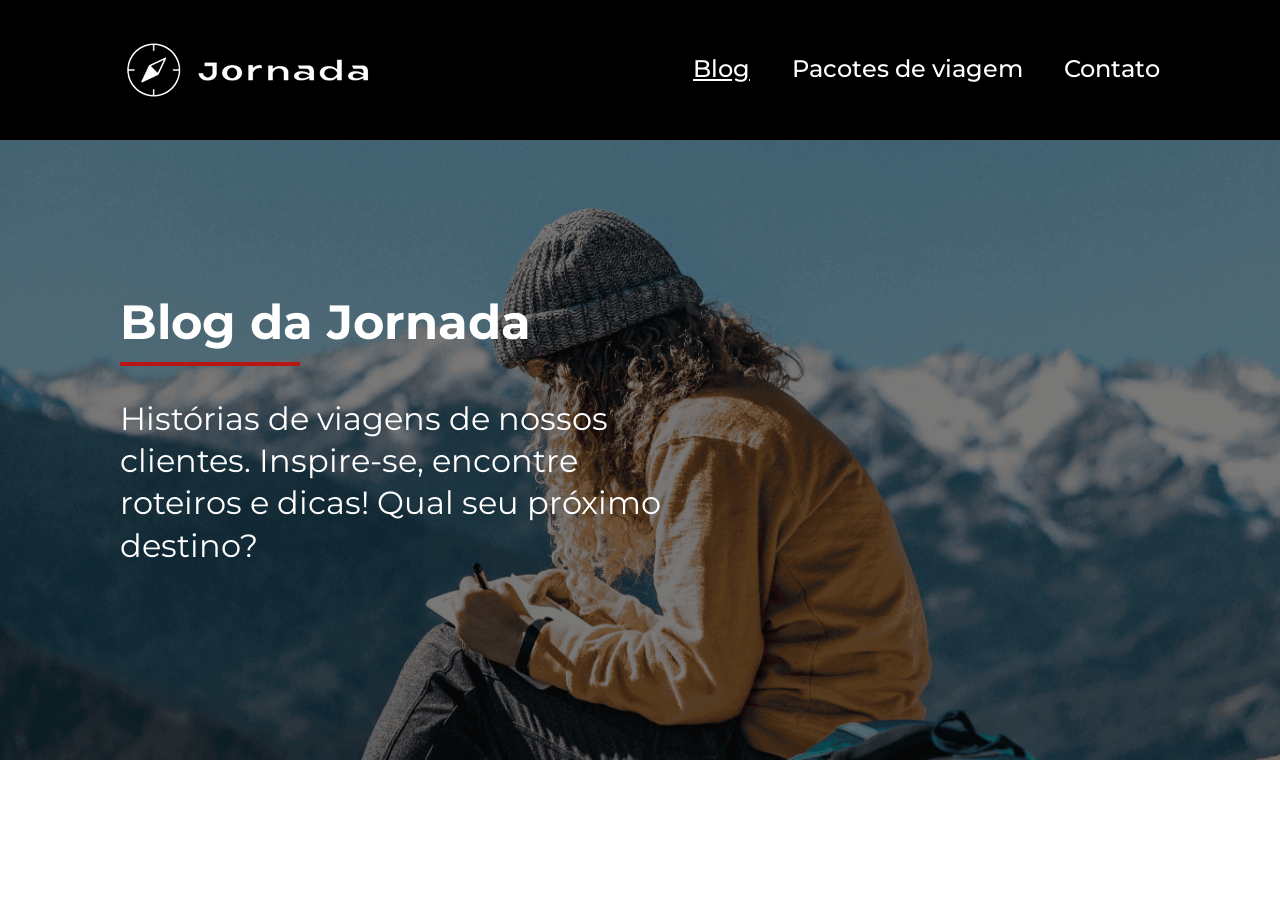
==== blog.html @ e6c36029 "Inicio da criacao do blog e finalizacao do blog hero" ====
<!doctype html>
<html lang="pt-br">
  <head>
    <meta charset="UTF-8" />
    <meta name="viewport" content="width=device-width, initial-scale=1.0" />

    <link rel="icon" href="favico.png" />
    <link rel="stylesheet" href="./css/style.css" />
    <link rel="stylesheet" href="./css/blog.css" />

    <title>Blog</title>
  </head>
  <body>
    <header class="main-header">
      <a class="logo" href="index.html" title="Voltar para a página inicial">
        <img
          class="img-mobile"
          src="img/bussola-jornada-branca.png"
          alt="Bussola do logo Jornada Viagens na cor branca"
        />
        <img
          class="img-desktop"
          src="img/bussola-texto-jornada-branco.png"
          alt="Logo Jornada Viagens na cor branca"
        />
      </a>
      <div class="navigation-menu">
        <label for="menu">
          <img src="img/menu.png" alt="menu" />
        </label>
        <input type="checkbox" id="menu" hidden />
        <nav>
          <ul class="list-links">
            <li>
              <a
                class="active"
                href="blog.html"
                target="_blank"
                title="Acessar Blog"
                >Blog</a
              >
            </li>
            <li>
              <a
                href="pacotes.html"
                target="_blank"
                title="Acessar Pacotes de viagem"
                >Pacotes de viagem</a
              >
            </li>
            <li>
              <a href="contato.html" target="_blank" title="Acessar Contato"
                >Contato</a
              >
            </li>
          </ul>
        </nav>
      </div>
    </header>
    <main>
      <section class="hero hero--blog">
        <div class="hero-img"></div>

        <div class="hero-content">
          <h1>Blog da Jornada</h1>
          <hr />
          <p>
            Histórias de viagens de nossos clientes. Inspire-se, encontre
            roteiros e dicas! Qual seu próximo destino?
          </p>
        </div>
      </section>
    </main>
  </body>
</html>
---- css/style.css ----
@import url(global.css);
@import url(header.css);
@import url(hero.css);
@import url(offers.css);
@import url(categories.css);
@import url(destinations.css);
@import url(payments.css);
@import url(testimonials.css);
@import url(footer.css);
@import url(blog.css);
---- css/blog.css ----
.hero {
  position: relative;
}

.hero--blog .hero-img {
  height: 460px;
  position: relative;
}

.hero--blog .hero-img::after {
  content: "";
  position: absolute;
  inset: 0;
  background: rgba(0, 0, 0, 0.3);
  z-index: 1;
}

.hero-content {
  position: absolute;
  top: 81px;
  left: 24px;
  right: 24px;
  z-index: 2;
  color: var(--text-secondary-color);
}

.hero-content h1 {
  font-weight: var(--title-weight);
  margin-bottom: 16px;
  font-size: 48px;
  line-height: 100%;
}

.hero-content hr {
  margin: 0;
  width: 180px;
  height: 4px;
  background-color: var(--secondary-color);
  border: none;
}

.hero-content p {
  max-width: 315px;
  font-weight: var(--text-weight);
  margin-top: 32px;
  font-size: 20px;
  line-height: 32px;
}

@media screen and (min-width: 768px) {
  .hero--blog .hero-img {
    height: 620px;
    background: url(../img/blog-tablet.png) no-repeat;
    background-size: cover;
    background-position: center;
  }

  .hero--blog .hero-img::after {
    background: rgba(0, 0, 0, 0.5);
  }

  .hero-content {
    left: 0;
    right: 0;
    padding: 95px;
  }

  .hero-content p {
    max-width: 579px;
    font-size: 32px;
    line-height: 132%;
  }
}

@media screen and (min-width: 1024px) {
  .hero-content {
    position: absolute;
    top: 158px;
    left: 120px;
    padding: 0;
  }
}

@media screen and (min-width: 1920px) {
  .hero--blog .hero-img {
    height: 800px;
  }

  .hero-content {
    top: 220px;
    left: 170px;
  }
}
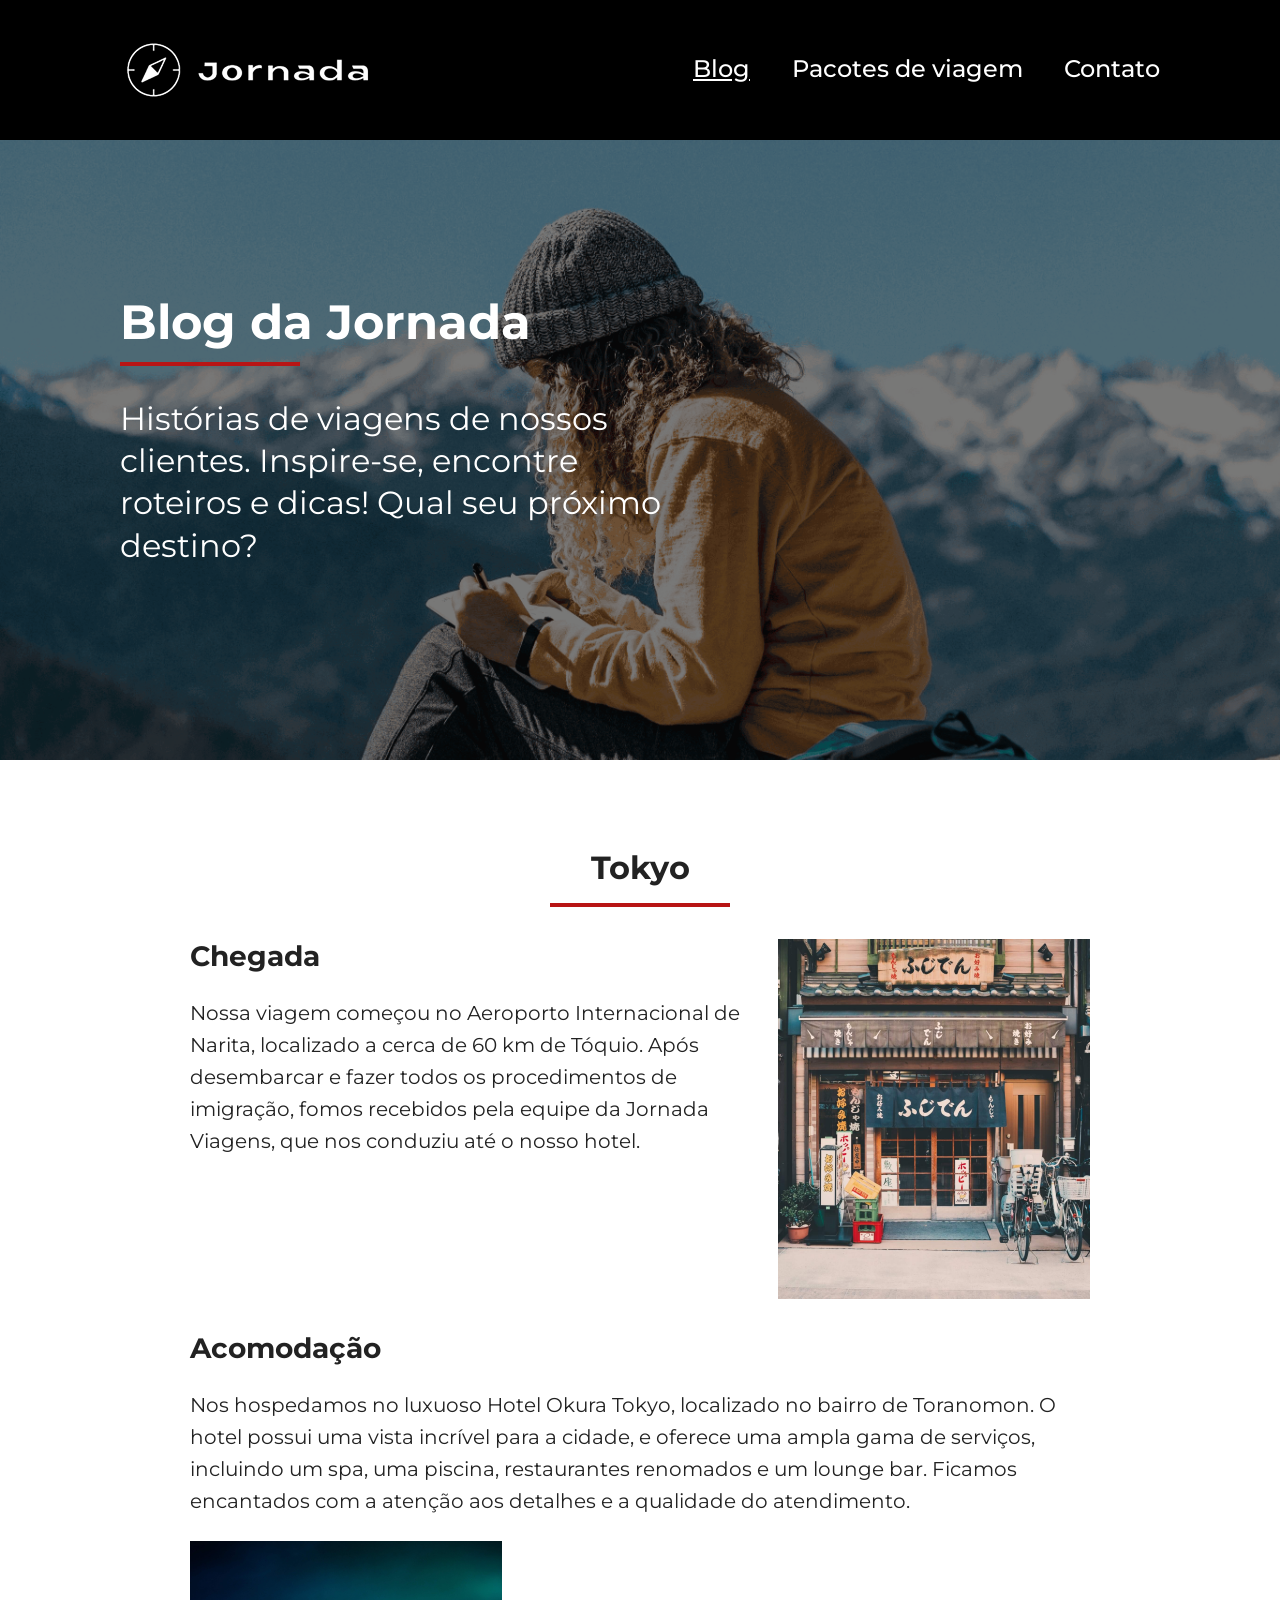
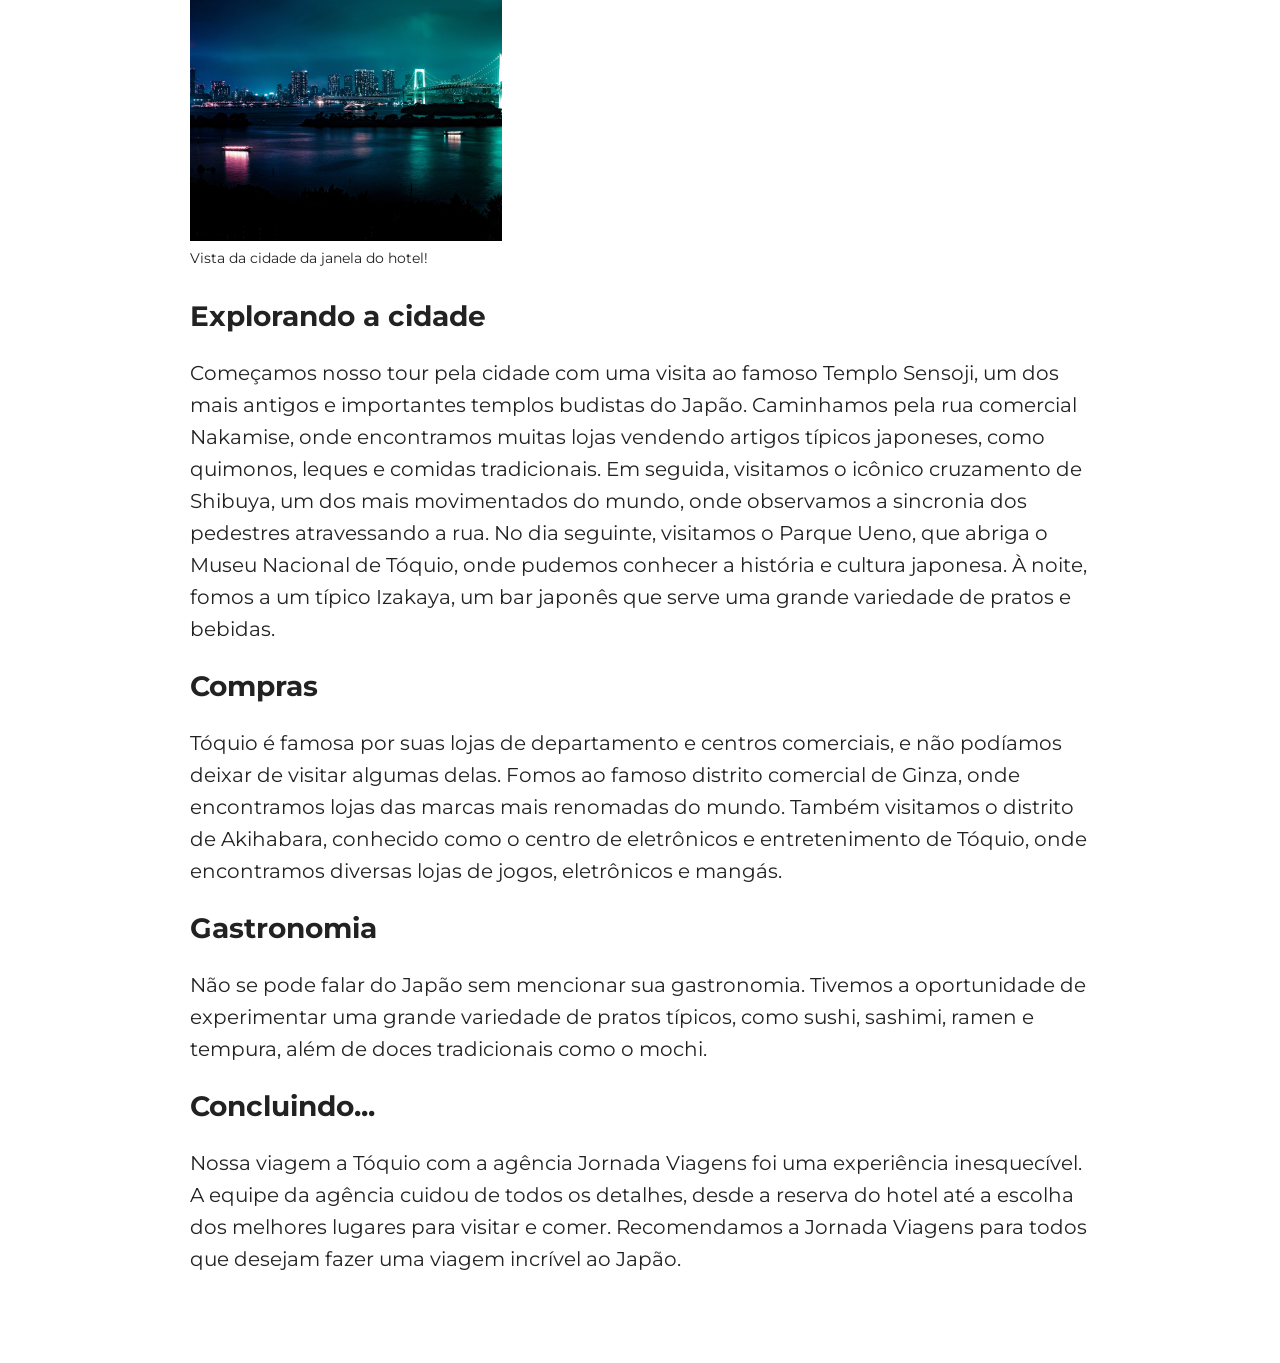
==== commit d188aea1: "Termino da pagina blog da versao mobile, comeco da adaptacao para tablet" ====
--- a/blog.html
+++ b/blog.html
@@ -7,6 +7,7 @@
     <link rel="icon" href="favico.png" />
     <link rel="stylesheet" href="./css/style.css" />
     <link rel="stylesheet" href="./css/blog.css" />
+    <link rel="stylesheet" href="./css/blog-tokyo.css" />
 
     <title>Blog</title>
   </head>
@@ -70,6 +71,94 @@
           </p>
         </div>
       </section>
+
+      <section class="blog-tokyo">
+        <div class="section-title">
+          <h2>Tokyo</h2>
+          <hr />
+        </div>
+
+        <div class="tokyo-content">
+          <div class="arrival-content">
+            <div class="arrival-text">
+              <h3>Chegada</h3>
+
+              <p>
+                Nossa viagem começou no Aeroporto Internacional de Narita,
+                localizado a cerca de 60 km de Tóquio. Após desembarcar e fazer
+                todos os procedimentos de imigração, fomos recebidos pela equipe
+                da Jornada Viagens, que nos conduziu até o nosso hotel.
+              </p>
+            </div>
+
+            <img
+              class="arrival-image"
+              src="img/blog-tokyo-mobile.png"
+              alt="Frente de uma loja antiga"
+            />
+          </div>
+
+          <h3>Acomodação</h3>
+
+          <p>
+            Nos hospedamos no luxuoso Hotel Okura Tokyo, localizado no bairro de
+            Toranomon. O hotel possui uma vista incrível para a cidade, e
+            oferece uma ampla gama de serviços, incluindo um spa, uma piscina,
+            restaurantes renomados e um lounge bar. Ficamos encantados com a
+            atenção aos detalhes e a qualidade do atendimento.
+          </p>
+          <figure>
+            <img class="city-view-image" src="img/blog-city-tokyo.png" alt="" />
+            <figcaption>Vista da cidade da janela do hotel!</figcaption>
+          </figure>
+
+          <h3>Explorando a cidade</h3>
+
+          <p>
+            Começamos nosso tour pela cidade com uma visita ao famoso Templo
+            Sensoji, um dos mais antigos e importantes templos budistas do
+            Japão. Caminhamos pela rua comercial Nakamise, onde encontramos
+            muitas lojas vendendo artigos típicos japoneses, como quimonos,
+            leques e comidas tradicionais. Em seguida, visitamos o icônico
+            cruzamento de Shibuya, um dos mais movimentados do mundo, onde
+            observamos a sincronia dos pedestres atravessando a rua. No dia
+            seguinte, visitamos o Parque Ueno, que abriga o Museu Nacional de
+            Tóquio, onde pudemos conhecer a história e cultura japonesa. À
+            noite, fomos a um típico Izakaya, um bar japonês que serve uma
+            grande variedade de pratos e bebidas.
+          </p>
+
+          <h3>Compras</h3>
+
+          <p>
+            Tóquio é famosa por suas lojas de departamento e centros comerciais,
+            e não podíamos deixar de visitar algumas delas. Fomos ao famoso
+            distrito comercial de Ginza, onde encontramos lojas das marcas mais
+            renomadas do mundo. Também visitamos o distrito de Akihabara,
+            conhecido como o centro de eletrônicos e entretenimento de Tóquio,
+            onde encontramos diversas lojas de jogos, eletrônicos e mangás.
+          </p>
+
+          <h3>Gastronomia</h3>
+
+          <p>
+            Não se pode falar do Japão sem mencionar sua gastronomia. Tivemos a
+            oportunidade de experimentar uma grande variedade de pratos típicos,
+            como sushi, sashimi, ramen e tempura, além de doces tradicionais
+            como o mochi.
+          </p>
+
+          <h3>Concluindo...</h3>
+
+          <p>
+            Nossa viagem a Tóquio com a agência Jornada Viagens foi uma
+            experiência inesquecível. A equipe da agência cuidou de todos os
+            detalhes, desde a reserva do hotel até a escolha dos melhores
+            lugares para visitar e comer. Recomendamos a Jornada Viagens para
+            todos que desejam fazer uma viagem incrível ao Japão.
+          </p>
+        </div>
+      </section>
     </main>
   </body>
 </html>
--- a/css/blog-tokyo.css
+++ b/css/blog-tokyo.css
@@ -0,0 +1,64 @@
+.blog-tokyo {
+  margin-top: 88px;
+}
+
+.blog-tokyo .section-title h2 {
+  font-size: 32px;
+}
+
+.tokyo-content h3 {
+  font-size: 28px;
+  font-weight: var(--title-weight);
+  margin-top: 0;
+  margin-bottom: 24px;
+}
+
+.tokyo-content h3:first-of-type {
+  margin-top: 56px;
+}
+
+.tokyo-content p {
+  font-size: 20px;
+  line-height: 32px;
+  margin-bottom: 24px;
+}
+
+.tokyo-content .arrival-image {
+  width: 312px;
+  height: 360px;
+  display: block;
+  margin-bottom: 32px;
+}
+
+.city-view-image {
+  width: 312px;
+  height: 300px;
+  display: block;
+}
+
+figure {
+  margin: 0;
+}
+
+figcaption {
+  font-size: 14px;
+  margin-top: 8px;
+  margin-bottom: 32px;
+}
+
+@media screen and (min-width: 768px) {
+  .tokyo-content h3:first-of-type {
+    margin-top: 0;
+  }
+
+  .arrival-content {
+    display: flex;
+    align-items: flex-start;
+    gap: 24px;
+    margin-top: 32px;
+  }
+
+  .arrival-text {
+    flex: 1;
+  }
+}
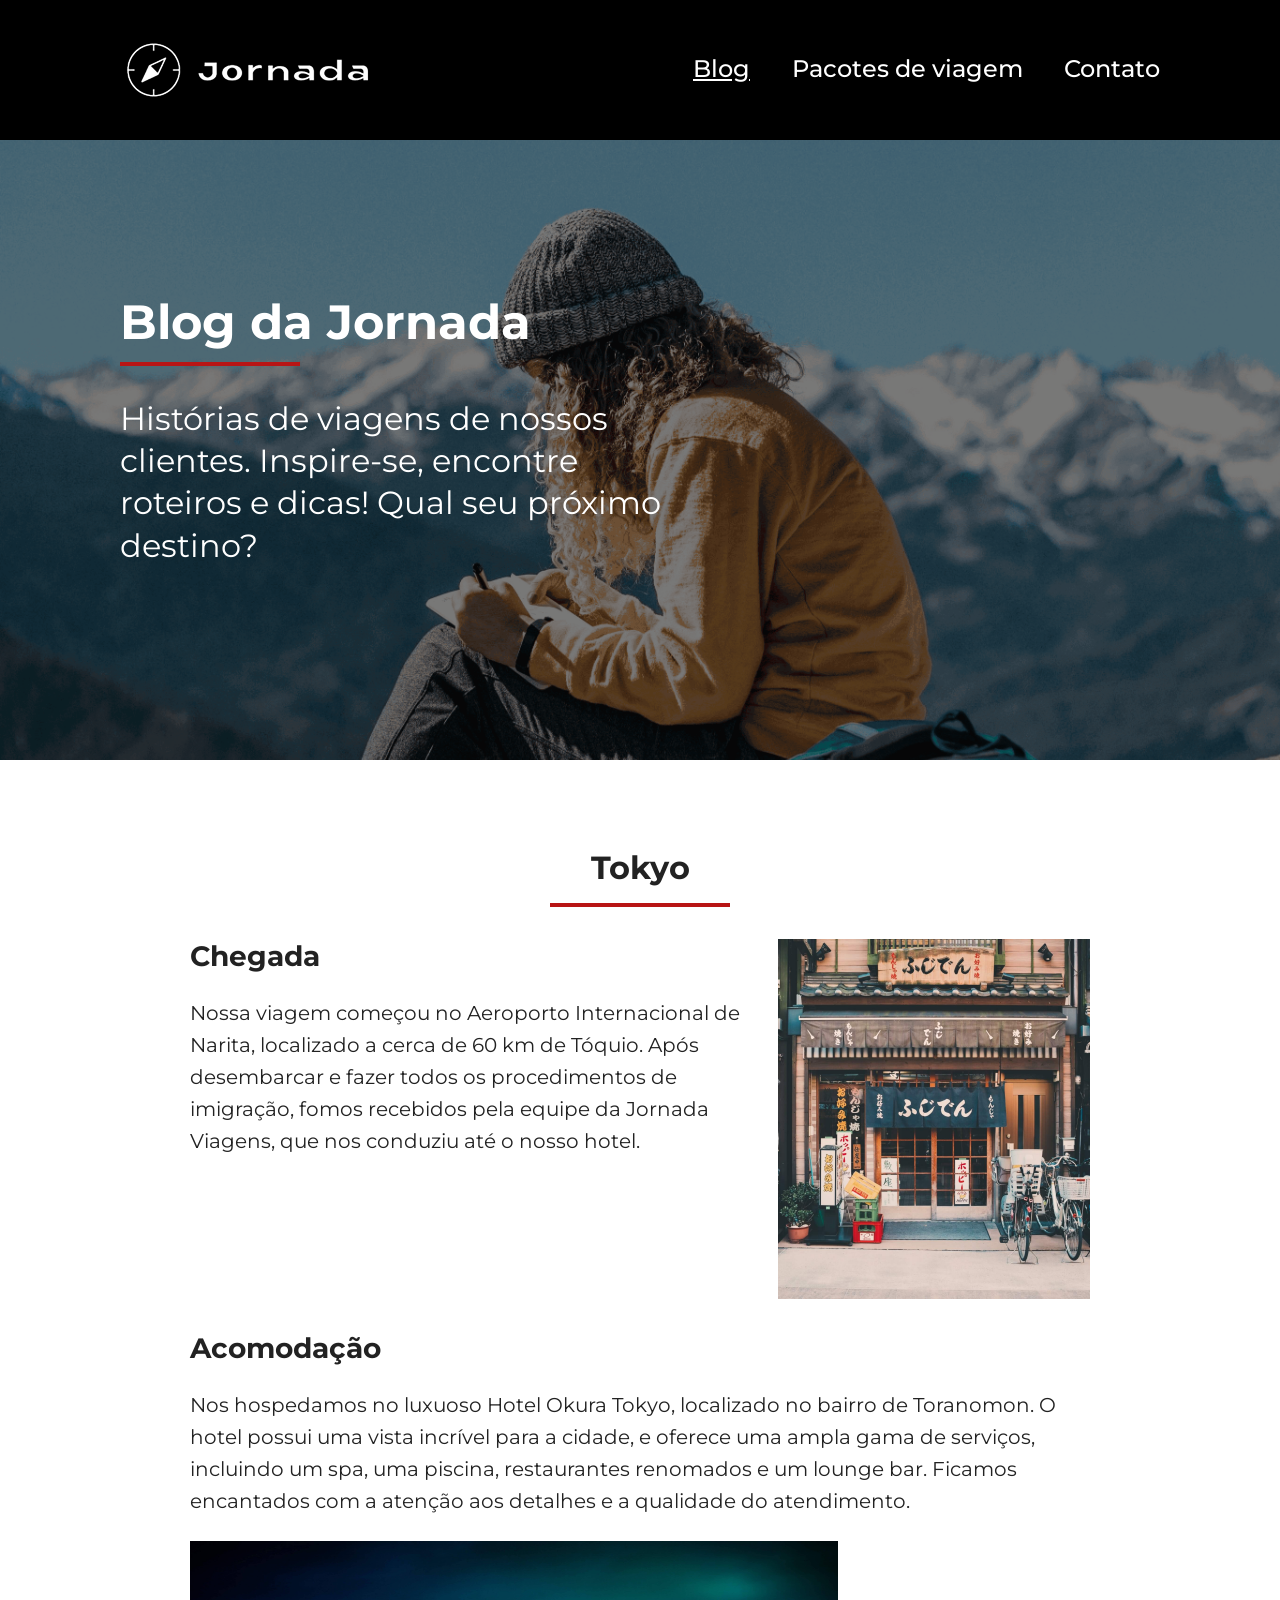
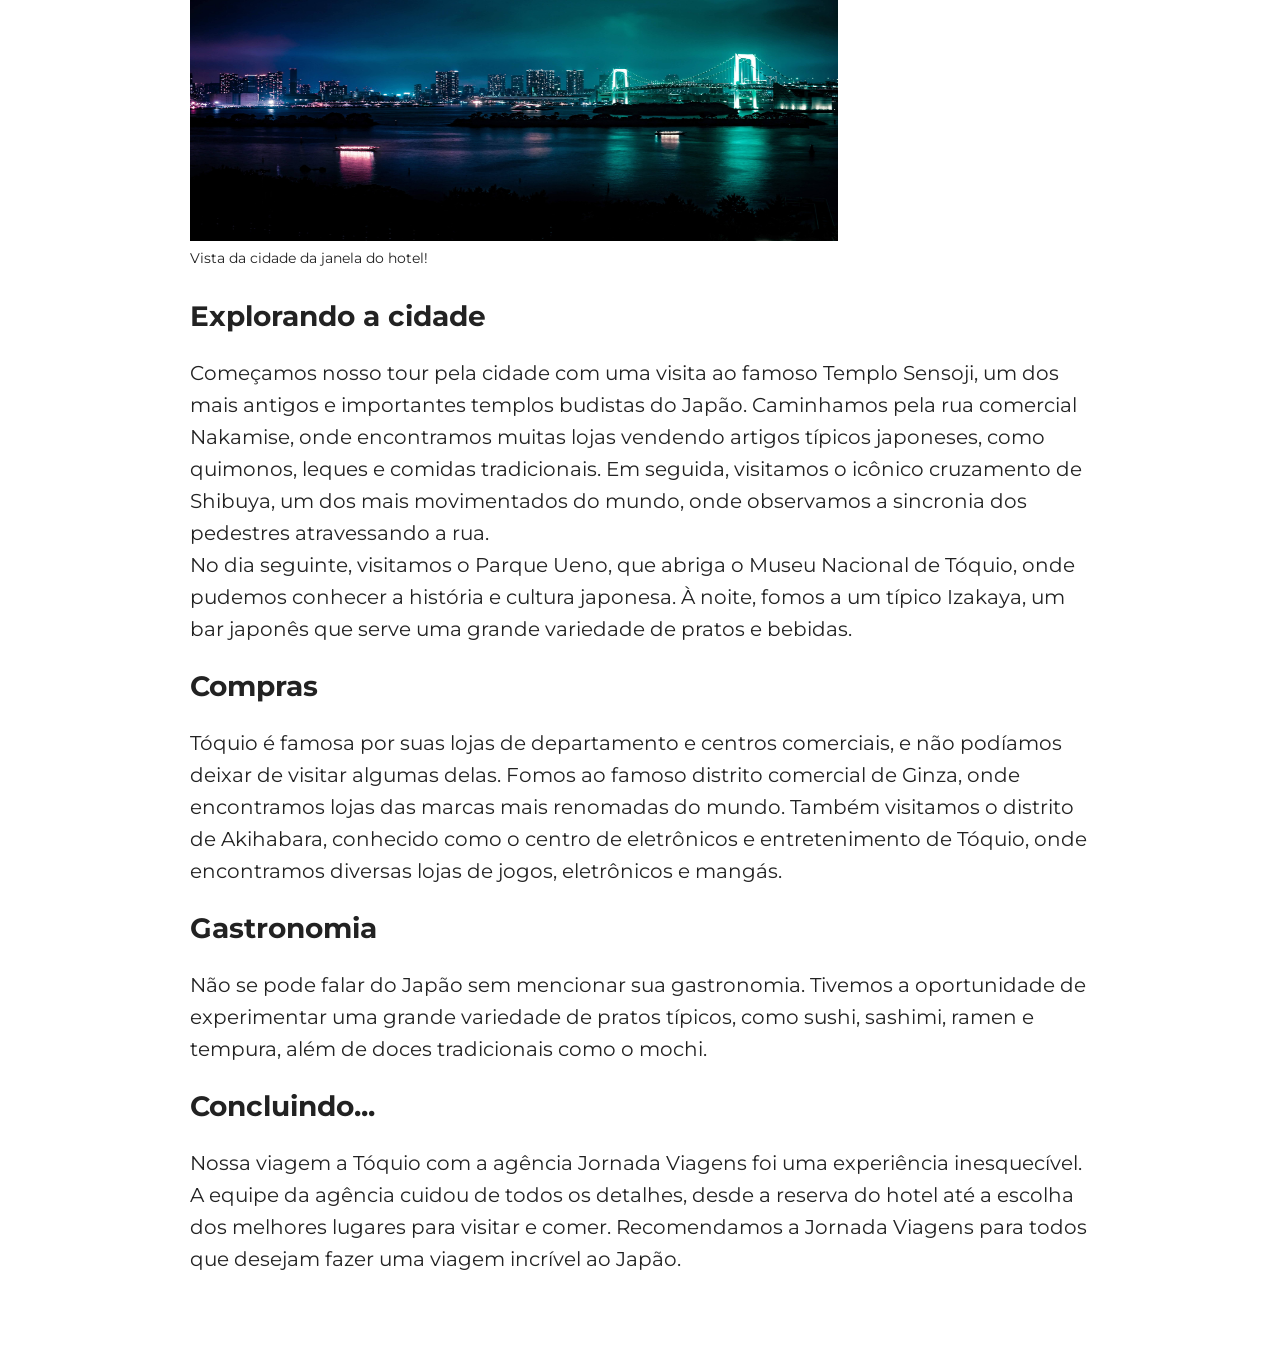
==== commit 05493c9a: "Termina adaptação da sessao de tokyo versao tablet" ====
--- a/blog.html
+++ b/blog.html
@@ -107,8 +107,19 @@
             restaurantes renomados e um lounge bar. Ficamos encantados com a
             atenção aos detalhes e a qualidade do atendimento.
           </p>
+
           <figure>
-            <img class="city-view-image" src="img/blog-city-tokyo.png" alt="" />
+            <picture>
+              <source
+                media="(min-width: 768px)"
+                srcset="img/blog-city-tokyo-tablet.jpg"
+              />
+              <img
+                class="city-view-image"
+                src="img/blog-city-tokyo.png"
+                alt="Vista da cidade da janela do hotel"
+              />
+            </picture>
             <figcaption>Vista da cidade da janela do hotel!</figcaption>
           </figure>
 
@@ -121,11 +132,12 @@
             muitas lojas vendendo artigos típicos japoneses, como quimonos,
             leques e comidas tradicionais. Em seguida, visitamos o icônico
             cruzamento de Shibuya, um dos mais movimentados do mundo, onde
-            observamos a sincronia dos pedestres atravessando a rua. No dia
-            seguinte, visitamos o Parque Ueno, que abriga o Museu Nacional de
-            Tóquio, onde pudemos conhecer a história e cultura japonesa. À
-            noite, fomos a um típico Izakaya, um bar japonês que serve uma
-            grande variedade de pratos e bebidas.
+            observamos a sincronia dos pedestres atravessando a rua.
+            <br />
+            No dia seguinte, visitamos o Parque Ueno, que abriga o Museu
+            Nacional de Tóquio, onde pudemos conhecer a história e cultura
+            japonesa. À noite, fomos a um típico Izakaya, um bar japonês que
+            serve uma grande variedade de pratos e bebidas.
           </p>
 
           <h3>Compras</h3>
--- a/css/blog-tokyo.css
+++ b/css/blog-tokyo.css
@@ -61,4 +61,8 @@
   .arrival-text {
     flex: 1;
   }
+
+  .city-view-image {
+    width: 648px;
+  }
 }
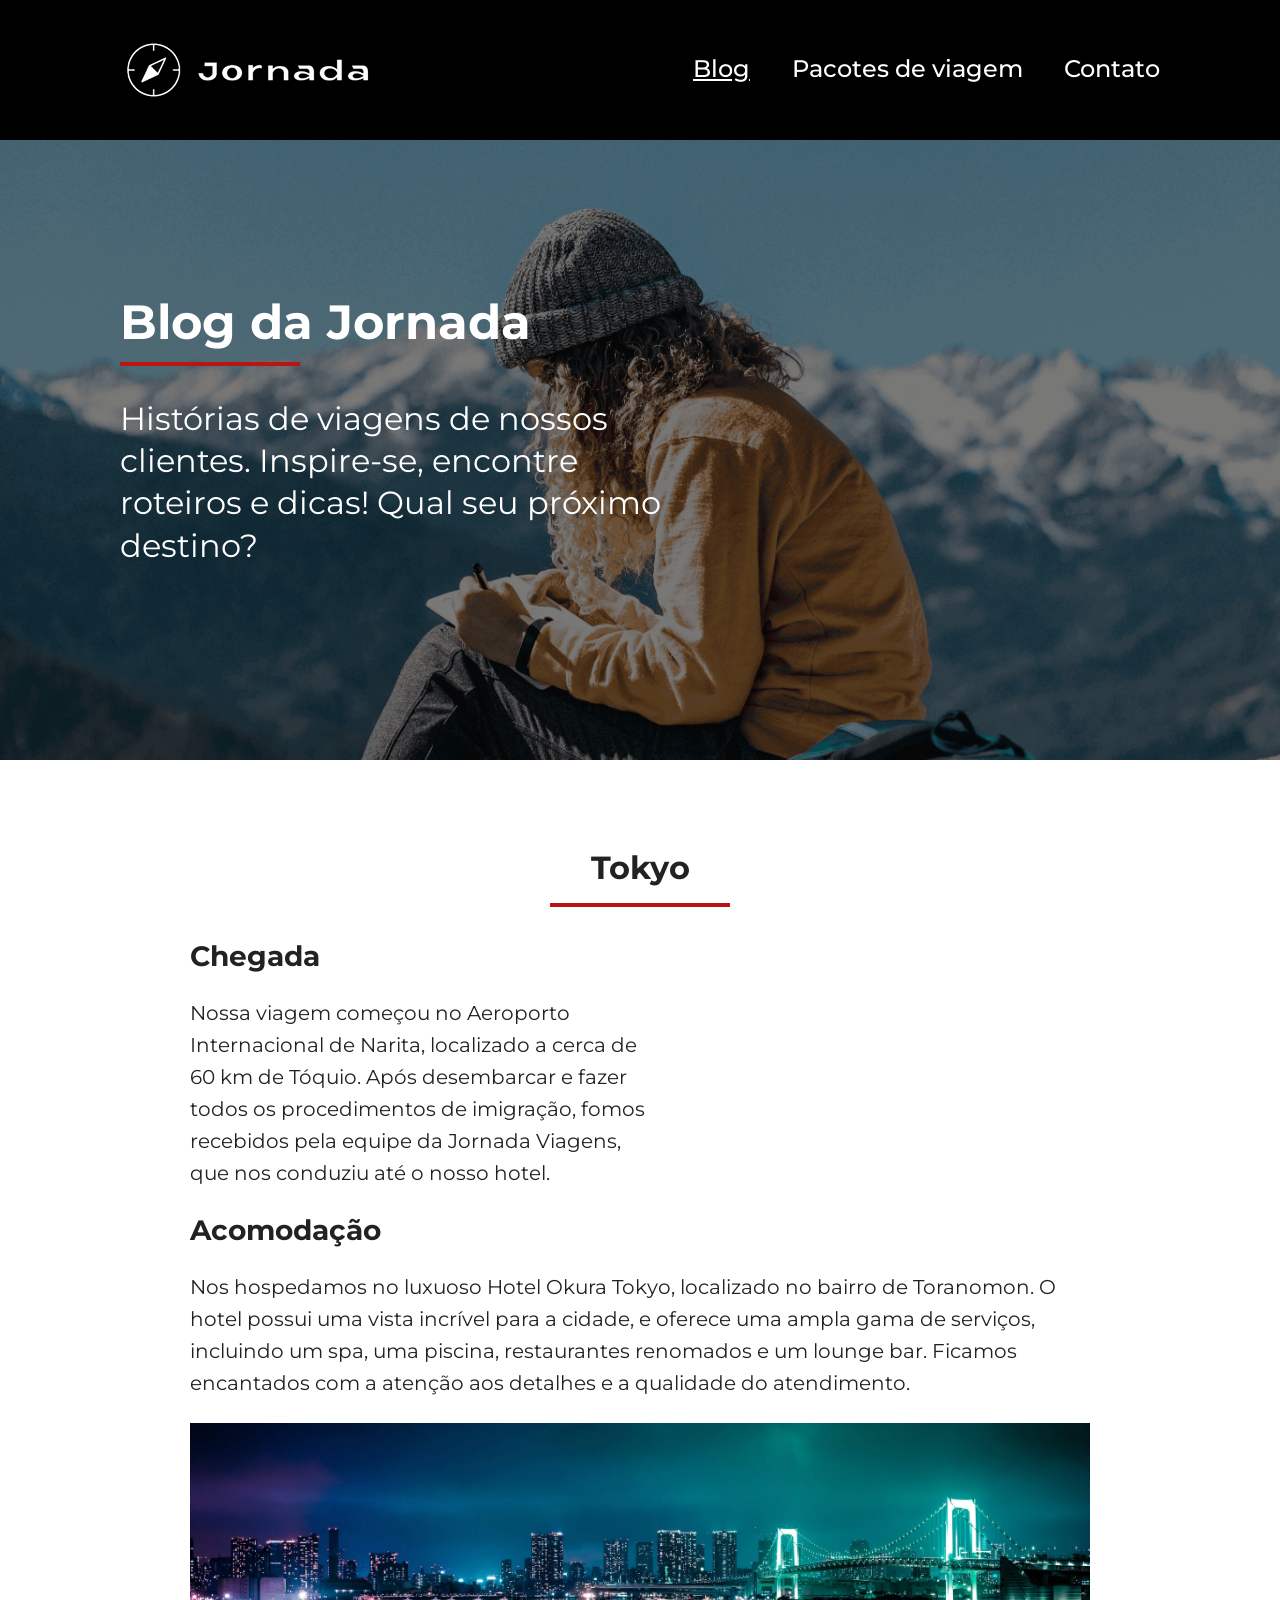
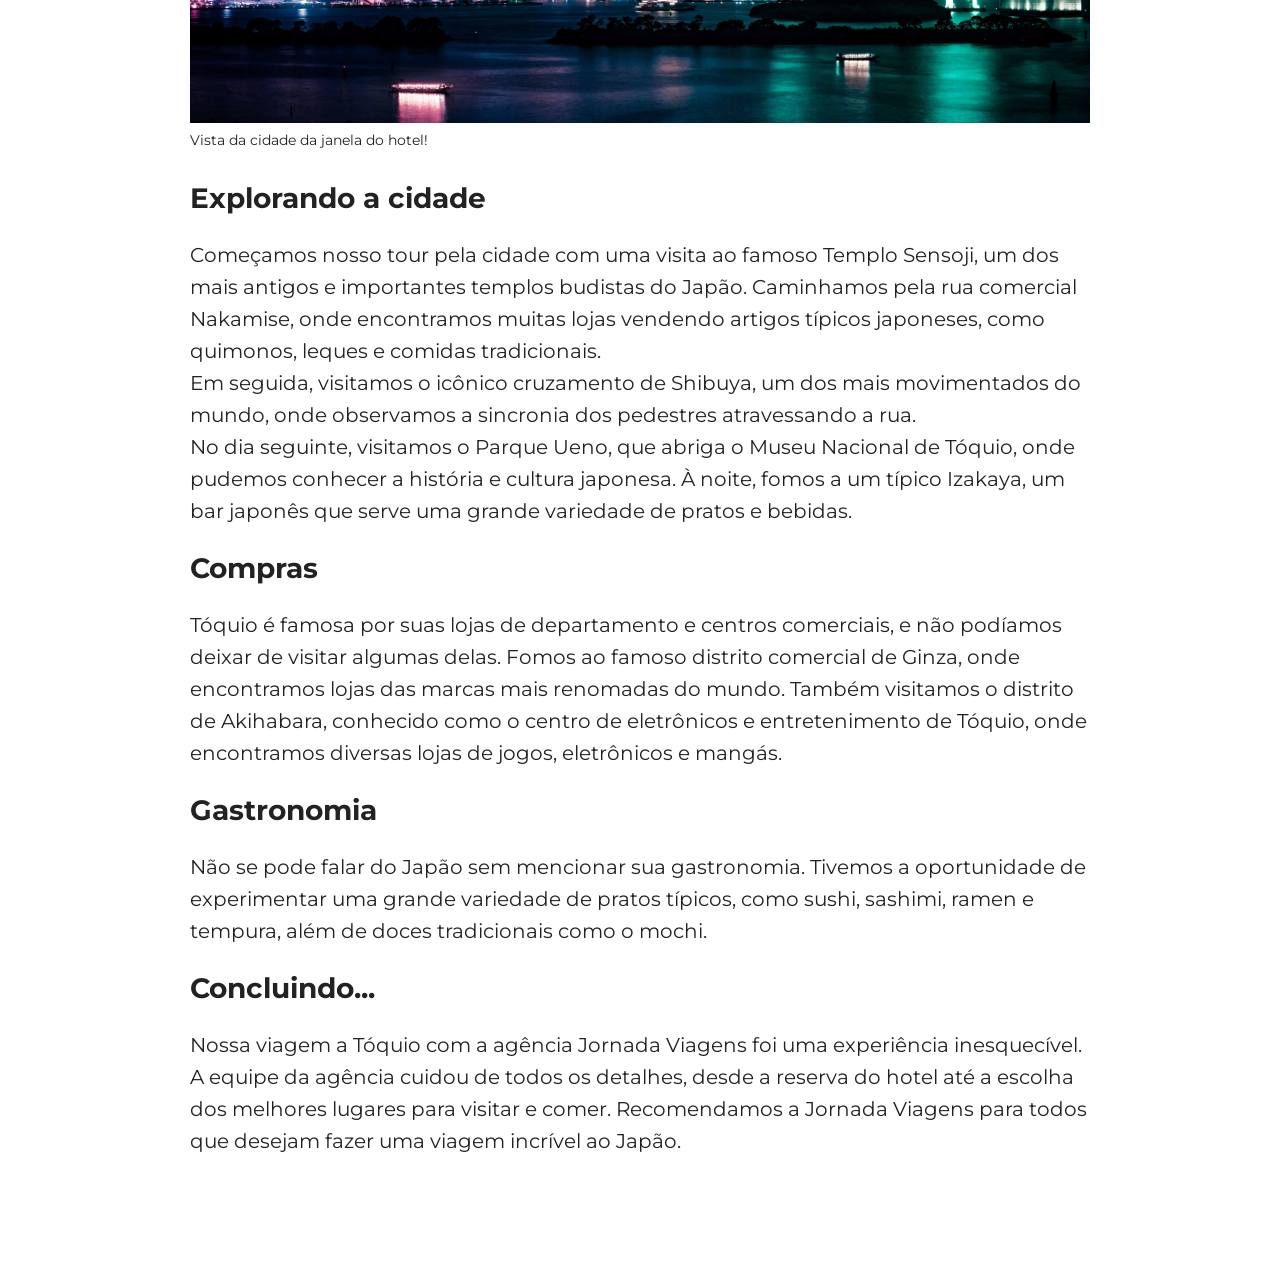
==== commit 952399cf: "Termino da adaptacao da sessao de tokyo versao desktop" ====
--- a/blog.html
+++ b/blog.html
@@ -91,11 +91,17 @@
               </p>
             </div>
 
-            <img
-              class="arrival-image"
-              src="img/blog-tokyo-mobile.png"
-              alt="Frente de uma loja antiga"
-            />
+            <picture>
+              <source
+                media="(min-width: 1024px)"
+                srcset="img/blog-tokyo-desktop.jpg"
+              />
+              <img
+                class="arrival-image"
+                src="img/blog-tokyo-mobile.png"
+                alt="Frente do hotel de hospedagem em Tokyo"
+              />
+            </picture>
           </div>
 
           <h3>Acomodação</h3>
@@ -110,6 +116,10 @@
 
           <figure>
             <picture>
+              <source
+                media="(min-width: 1024px)"
+                srcset="img/blog-city-tokyo-desktop.jpg"
+              />
               <source
                 media="(min-width: 768px)"
                 srcset="img/blog-city-tokyo-tablet.jpg"
@@ -130,9 +140,11 @@
             Sensoji, um dos mais antigos e importantes templos budistas do
             Japão. Caminhamos pela rua comercial Nakamise, onde encontramos
             muitas lojas vendendo artigos típicos japoneses, como quimonos,
-            leques e comidas tradicionais. Em seguida, visitamos o icônico
-            cruzamento de Shibuya, um dos mais movimentados do mundo, onde
-            observamos a sincronia dos pedestres atravessando a rua.
+            leques e comidas tradicionais.
+            <br />
+            Em seguida, visitamos o icônico cruzamento de Shibuya, um dos mais
+            movimentados do mundo, onde observamos a sincronia dos pedestres
+            atravessando a rua.
             <br />
             No dia seguinte, visitamos o Parque Ueno, que abriga o Museu
             Nacional de Tóquio, onde pudemos conhecer a história e cultura
--- a/css/blog-tokyo.css
+++ b/css/blog-tokyo.css
@@ -66,3 +66,21 @@
     width: 648px;
   }
 }
+
+@media screen and (min-width: 1024px) {
+  .tokyo-content .arrival-image {
+    width: 420px;
+    height: auto;
+  }
+  .tokyo-content .city-view-image {
+    width: 100%;
+    object-fit: cover;
+    display: block;
+  }
+}
+
+@media screen and (min-width: 1440px) {
+  .tokyo-content .arrival-image {
+    width: 588px;
+  }
+}
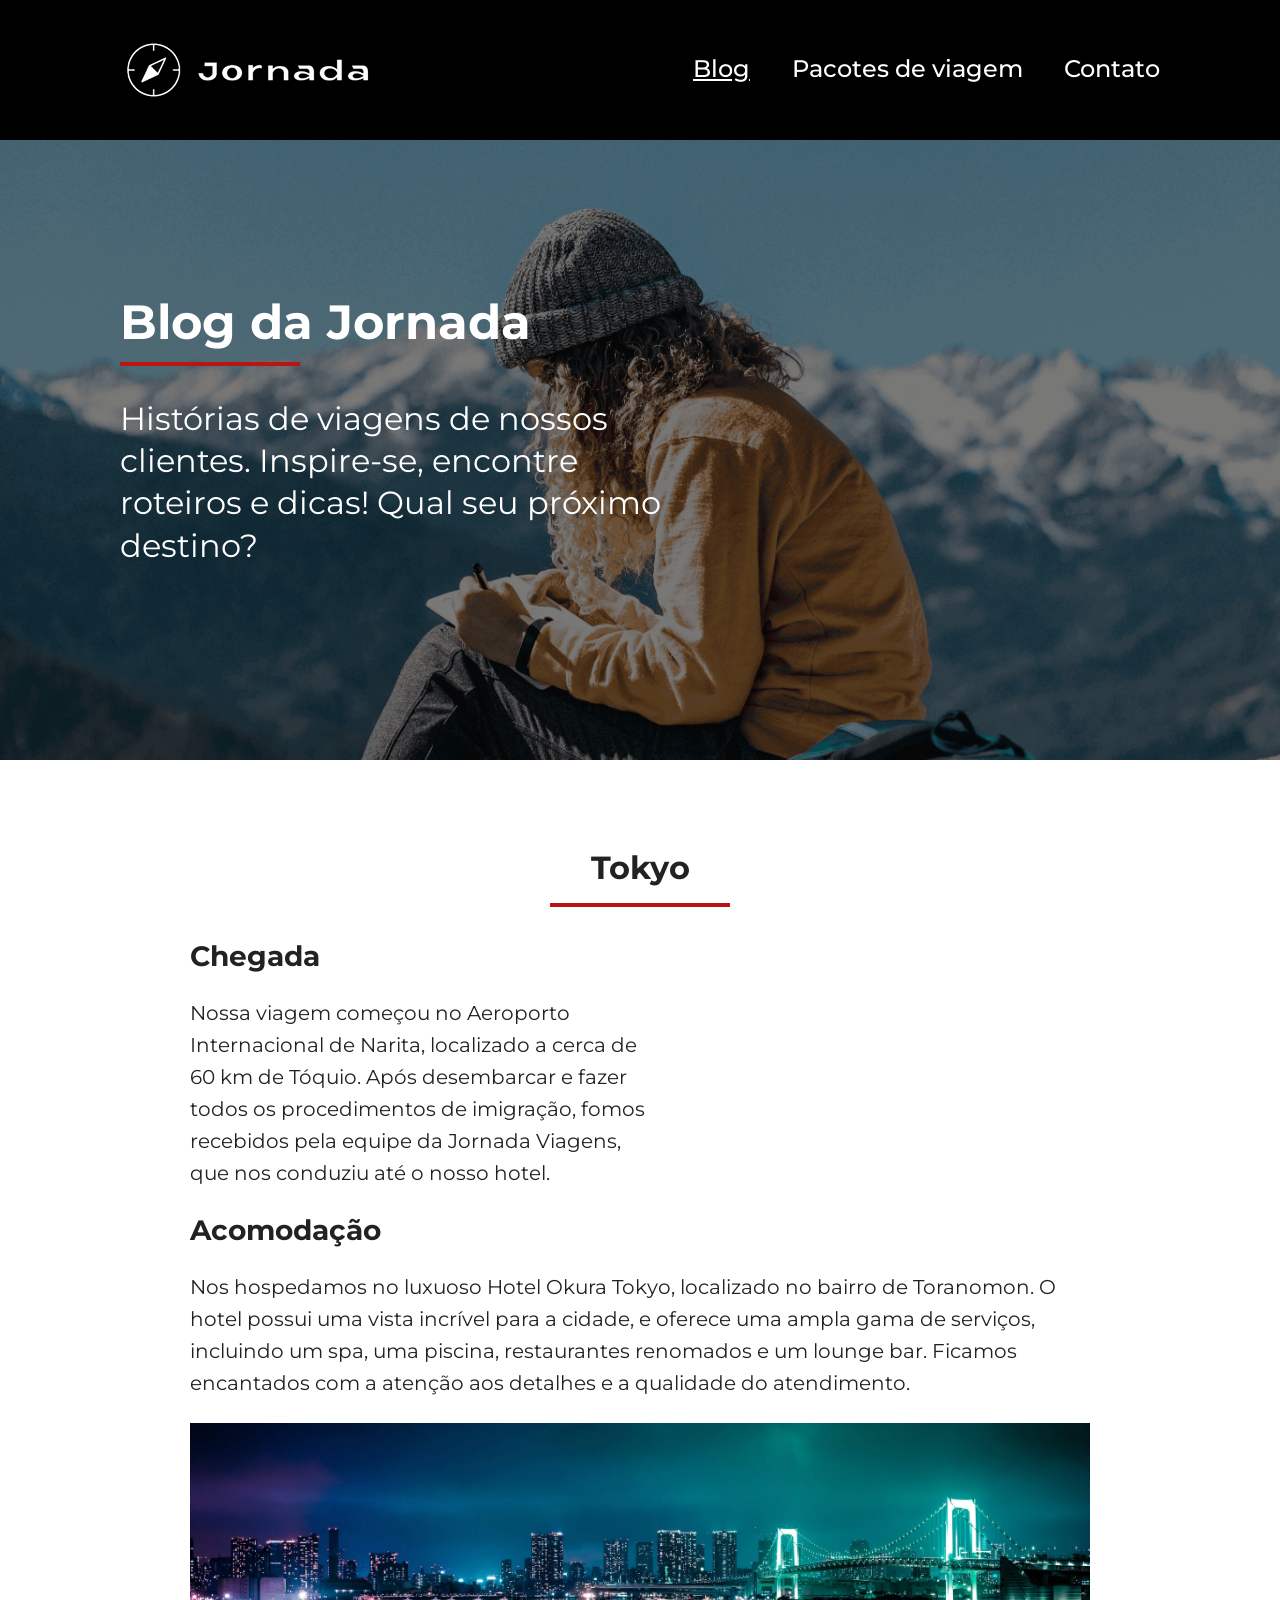
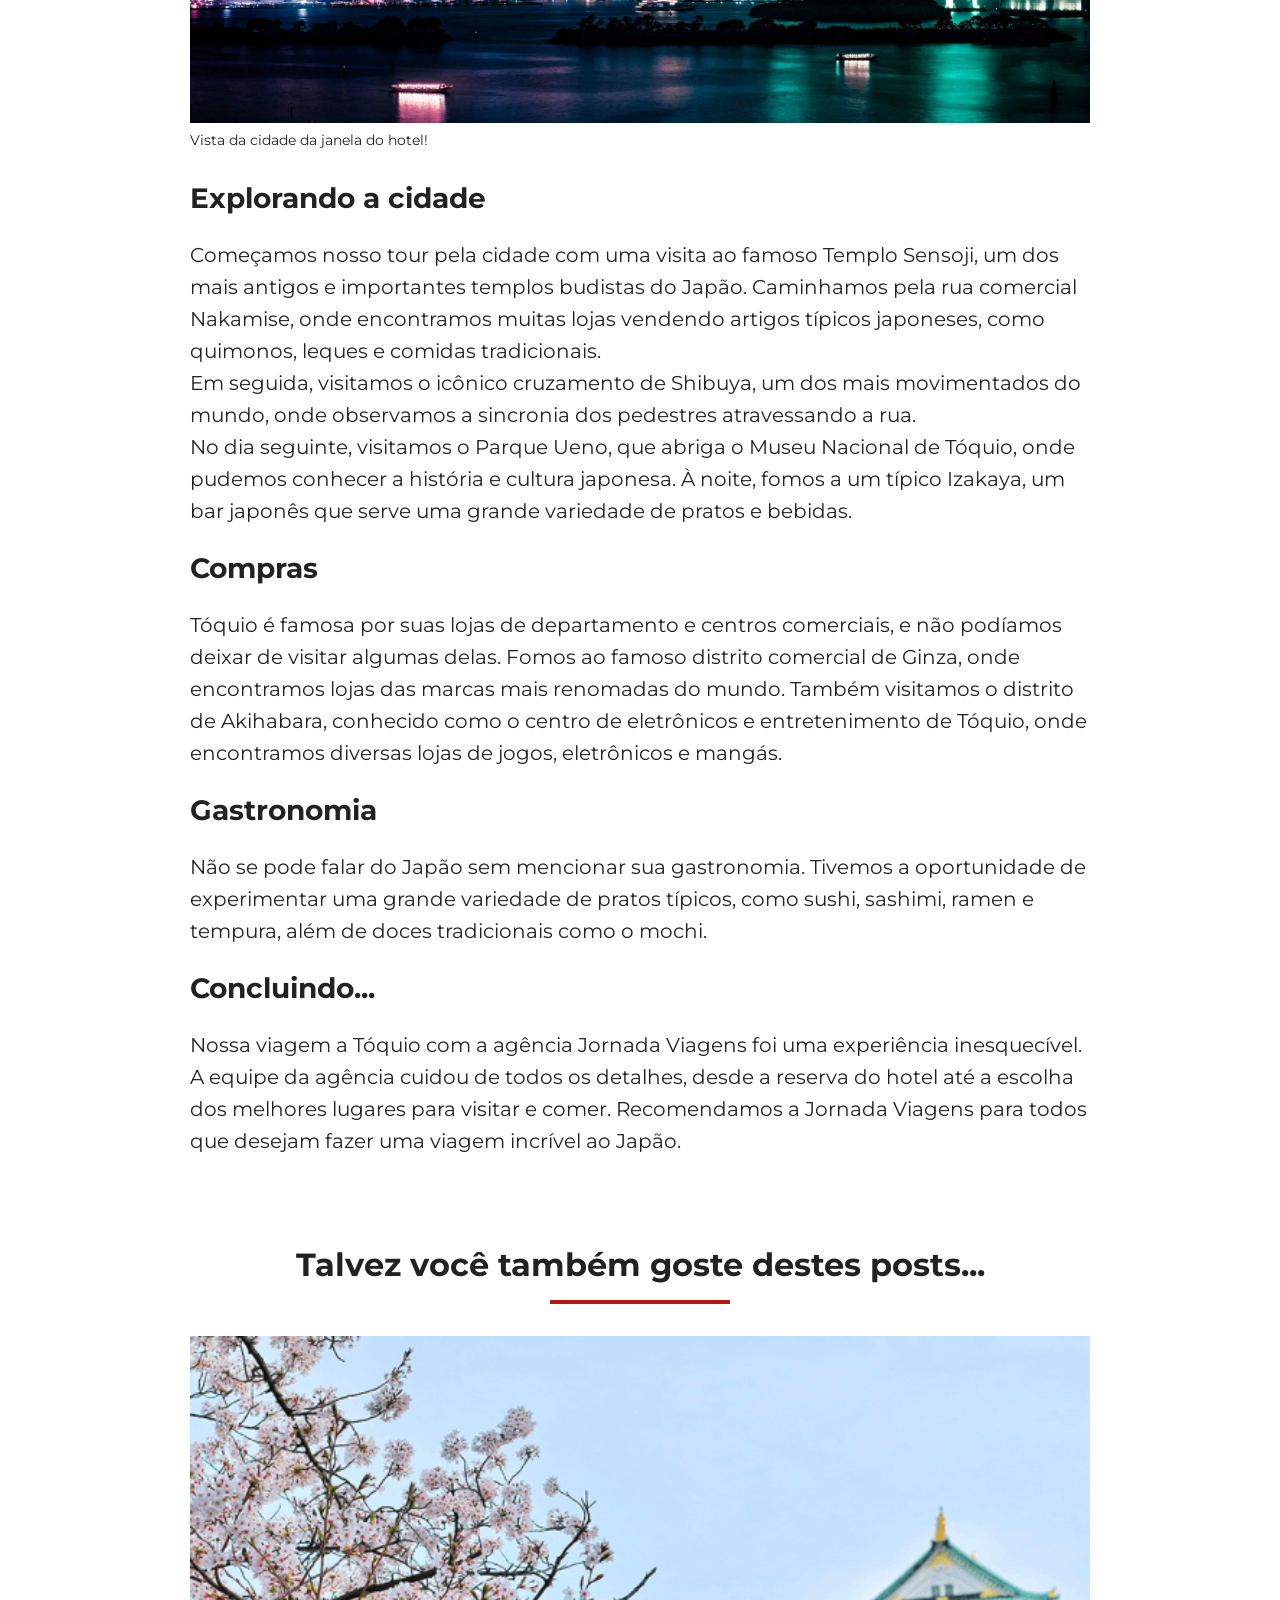
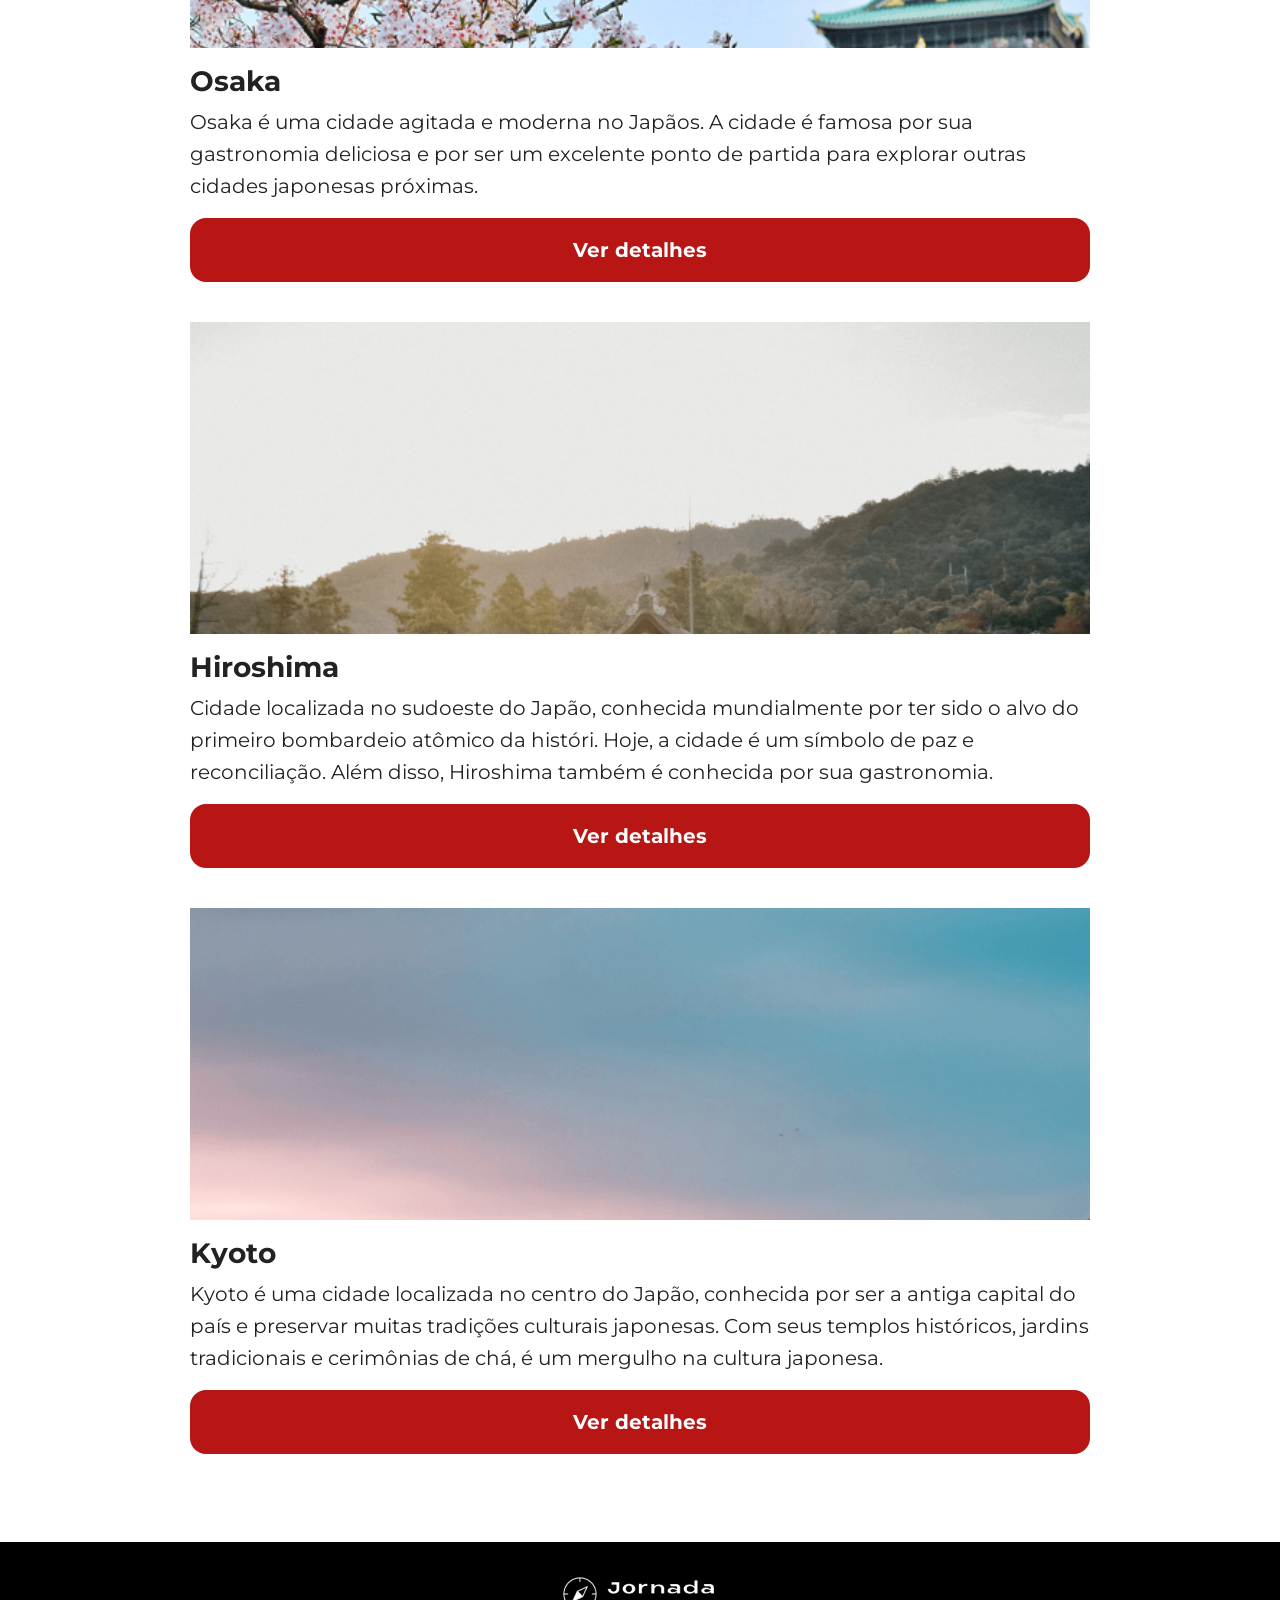
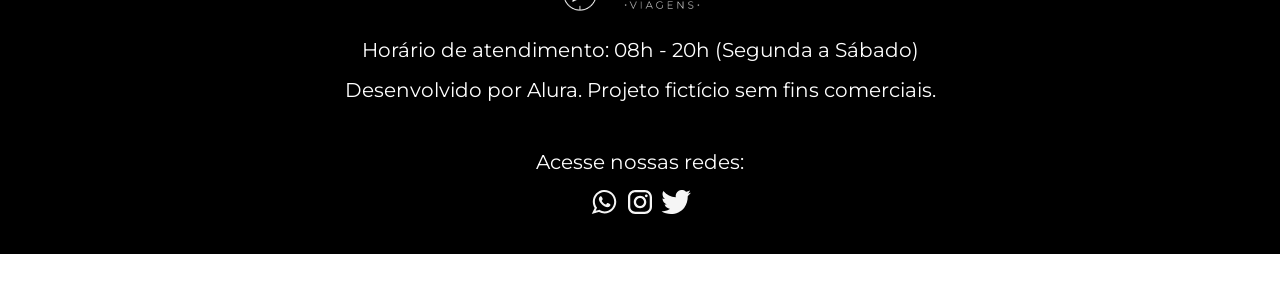
==== commit 1534fa09: "Adiciona secao other-posts do blog" ====
--- a/blog.html
+++ b/blog.html
@@ -8,6 +8,7 @@
     <link rel="stylesheet" href="./css/style.css" />
     <link rel="stylesheet" href="./css/blog.css" />
     <link rel="stylesheet" href="./css/blog-tokyo.css" />
+    <link rel="stylesheet" href="./css/other-posts-blog.css" />
 
     <title>Blog</title>
   </head>
@@ -183,6 +184,110 @@
           </p>
         </div>
       </section>
+
+      <section class="other-posts">
+        <div class="section-title">
+          <h2>Talvez você também goste destes posts...</h2>
+          <hr />
+        </div>
+        <div class="cities-blog">
+          <article class="city osaka">
+            <header>
+              <div class="img-blog"></div>
+              <h3 class="content-title">Osaka</h3>
+              <p class="content-text">
+                Osaka é uma cidade agitada e moderna no Japãos. A cidade é
+                famosa por sua gastronomia deliciosa e por ser um excelente
+                ponto de partida para explorar outras cidades japonesas
+                próximas.
+              </p>
+              <footer>
+                <a
+                  href="#"
+                  class="button"
+                  target="_blank"
+                  title="Veja mais detalhes da cidade de Osaka"
+                  >Ver detalhes</a
+                >
+              </footer>
+            </header>
+          </article>
+
+          <article class="city hiroshima">
+            <header>
+              <div class="img-blog"></div>
+              <h3 class="content-title">Hiroshima</h3>
+              <p class="content-text">
+                Cidade localizada no sudoeste do Japão, conhecida mundialmente
+                por ter sido o alvo do primeiro bombardeio atômico da históri.
+                Hoje, a cidade é um símbolo de paz e reconciliação. Além disso,
+                Hiroshima também é conhecida por sua gastronomia.
+              </p>
+              <footer>
+                <a
+                  href="#"
+                  class="button"
+                  target="_blank"
+                  title="Veja mais detalhes da cidade de Hiroshima"
+                  >Ver detalhes</a
+                >
+              </footer>
+            </header>
+          </article>
+
+          <article class="city kyoto">
+            <header>
+              <div class="img-blog"></div>
+              <h3 class="content-title">Kyoto</h3>
+              <p class="content-text">
+                Kyoto é uma cidade localizada no centro do Japão, conhecida por
+                ser a antiga capital do país e preservar muitas tradições
+                culturais japonesas. Com seus templos históricos, jardins
+                tradicionais e cerimônias de chá, é um mergulho na cultura
+                japonesa.
+              </p>
+              <footer>
+                <a
+                  href="#"
+                  class="button"
+                  target="_blank"
+                  title="Veja mais detalhes da cidade de Kyoto"
+                  >Ver detalhes</a
+                >
+              </footer>
+            </header>
+          </article>
+        </div>
+      </section>
     </main>
+    <footer class="main-footer">
+      <div class="footer-content">
+        <img src="img/logo-footer.png" alt="Logo completo Jornada Viagens" />
+        <p>Horário de atendimento: 08h - 20h (Segunda a Sábado)</p>
+        <p>Desenvolvido por Alura. Projeto fictício sem fins comerciais.</p>
+      </div>
+      <div class="footer-social">
+        <p>Acesse nossas redes:</p>
+
+        <a href="#" target="_blank" title="Entre em contato através do whatsapp"
+          ><img
+            src="img/icon-whatsapp.svg"
+            alt="icone do whatsaap na cor branca"
+        /></a>
+
+        <a
+          href="#"
+          target="_blank"
+          title="Acesse o Instagram de Jornada Viagens"
+          ><img
+            src="img/icon-instragam.svg"
+            alt="icone do instagram na cor branca"
+        /></a>
+
+        <a href="#" target="_blank" title="Acesse o Twitter de Jornada Viagens"
+          ><img src="img/icon-twiter.svg" alt="icone do twitter na cor branca"
+        /></a>
+      </div>
+    </footer>
   </body>
 </html>
--- a/css/style.css
+++ b/css/style.css
@@ -7,4 +7,5 @@
 @import url(payments.css);
 @import url(testimonials.css);
 @import url(footer.css);
-@import url(blog.css);+@import url(blog.css);
+@import url(other-posts-blog.css);
--- a/css/other-posts-blog.css
+++ b/css/other-posts-blog.css
@@ -0,0 +1,38 @@
+.cities-blog {
+    display: flex;
+    flex-direction: column;
+    align-items: center;
+    gap: 40px;
+}
+
+.other-posts .city .img-blog {
+    width: 100%;
+    height: 312px;
+}
+
+.other-posts .city.osaka .img-blog {
+    background: url("../img/osaka-post.png");
+    background-size: cover;
+}
+
+.other-posts .city.hiroshima .img-blog {
+    background: url("../img/hiroshima-post.png");
+    background-size: cover;
+}
+
+.other-posts .city.kyoto .img-blog {
+    background: url("../img/kyoto-post.png");
+    background-size: cover;
+}
+
+.other-posts .city header h3 {
+    margin: 16px 0px 8px;
+}
+
+.other-posts .city p {
+    margin-bottom: 16px;
+}
+
+.other-posts .button {
+    width: 100%;
+}
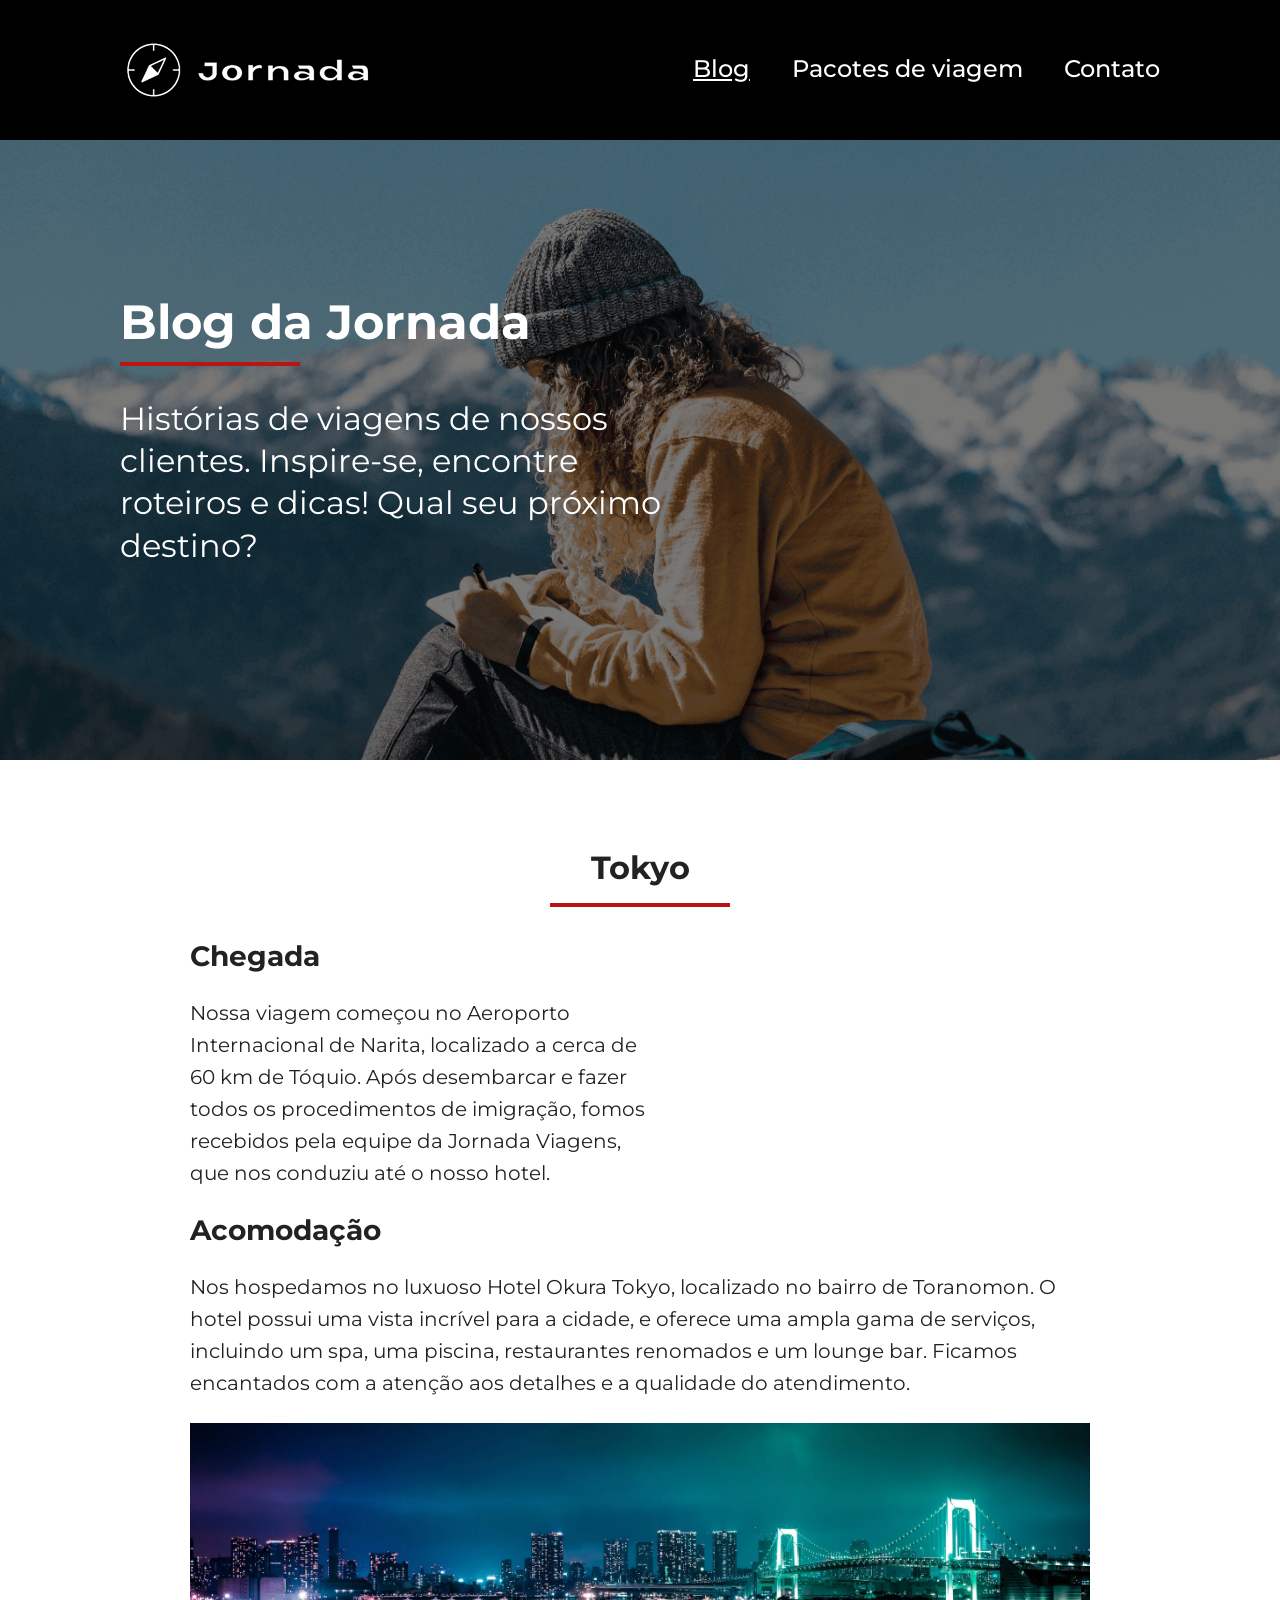
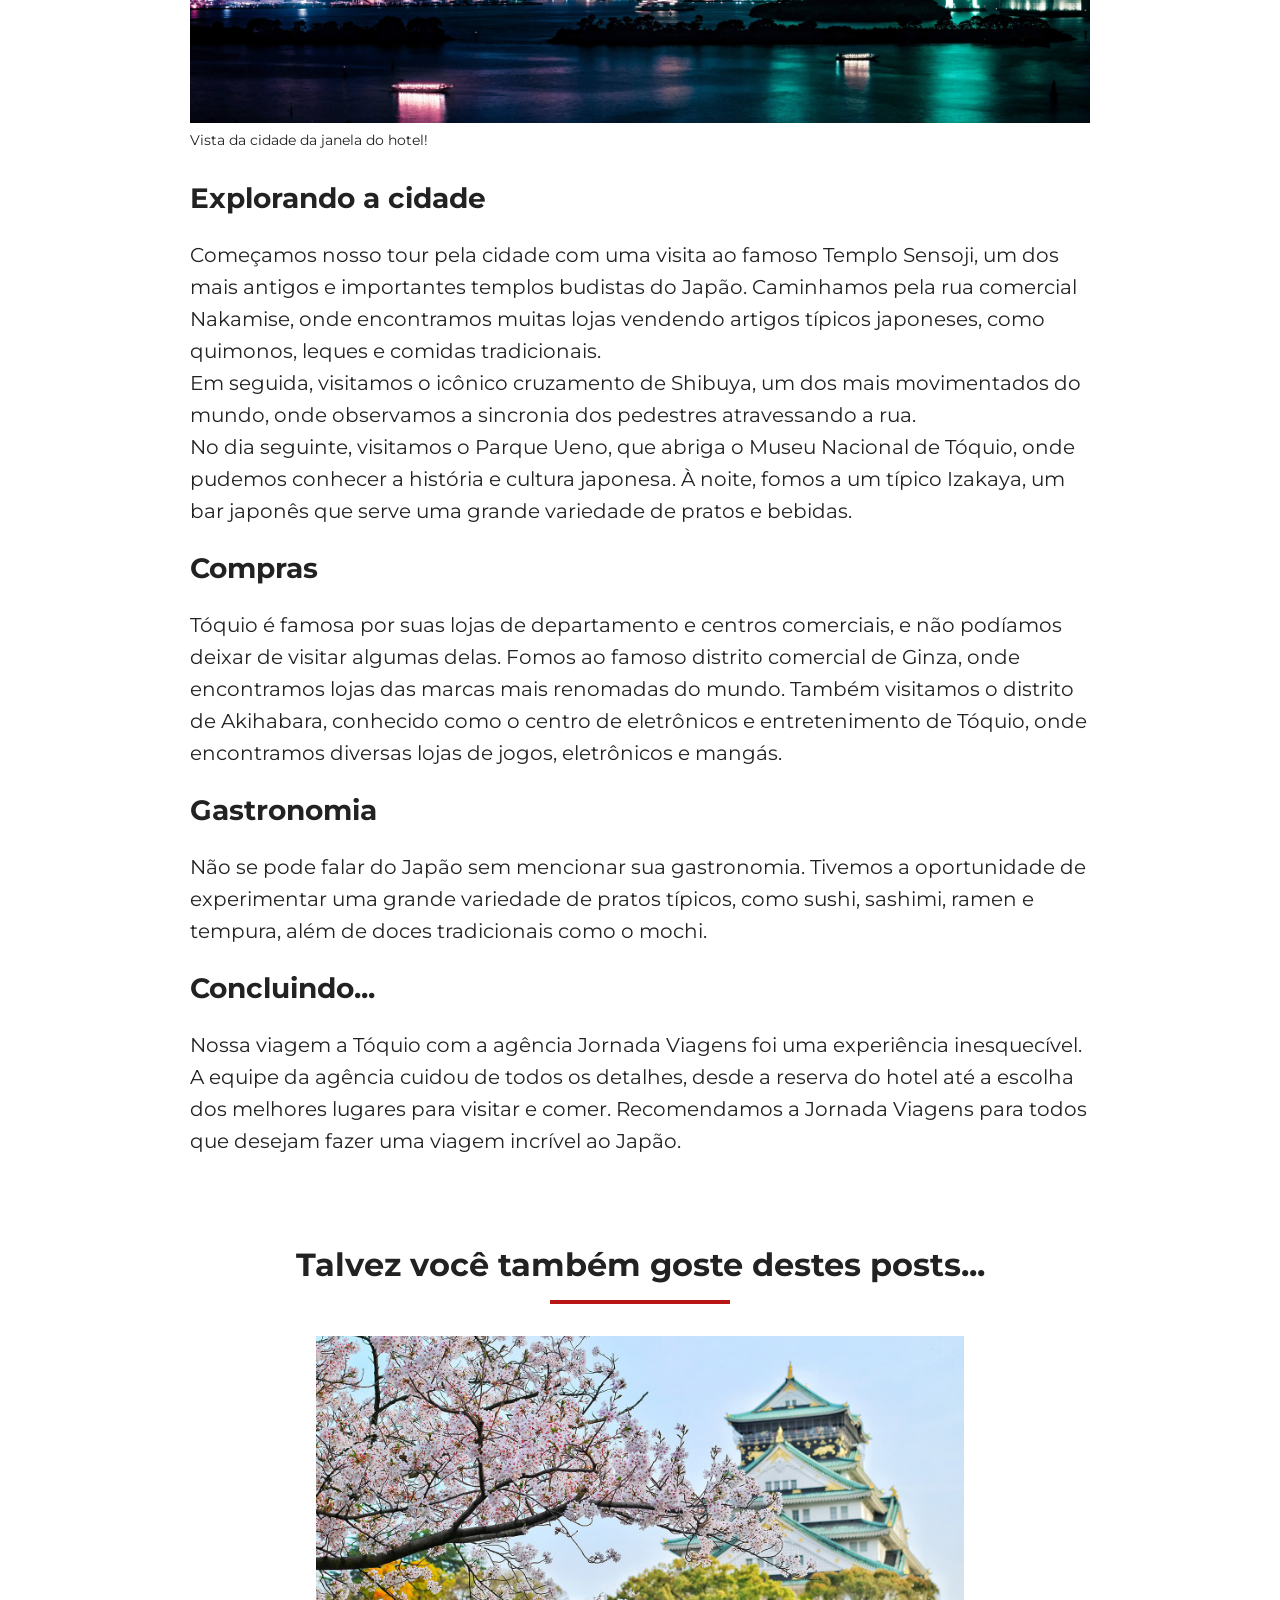
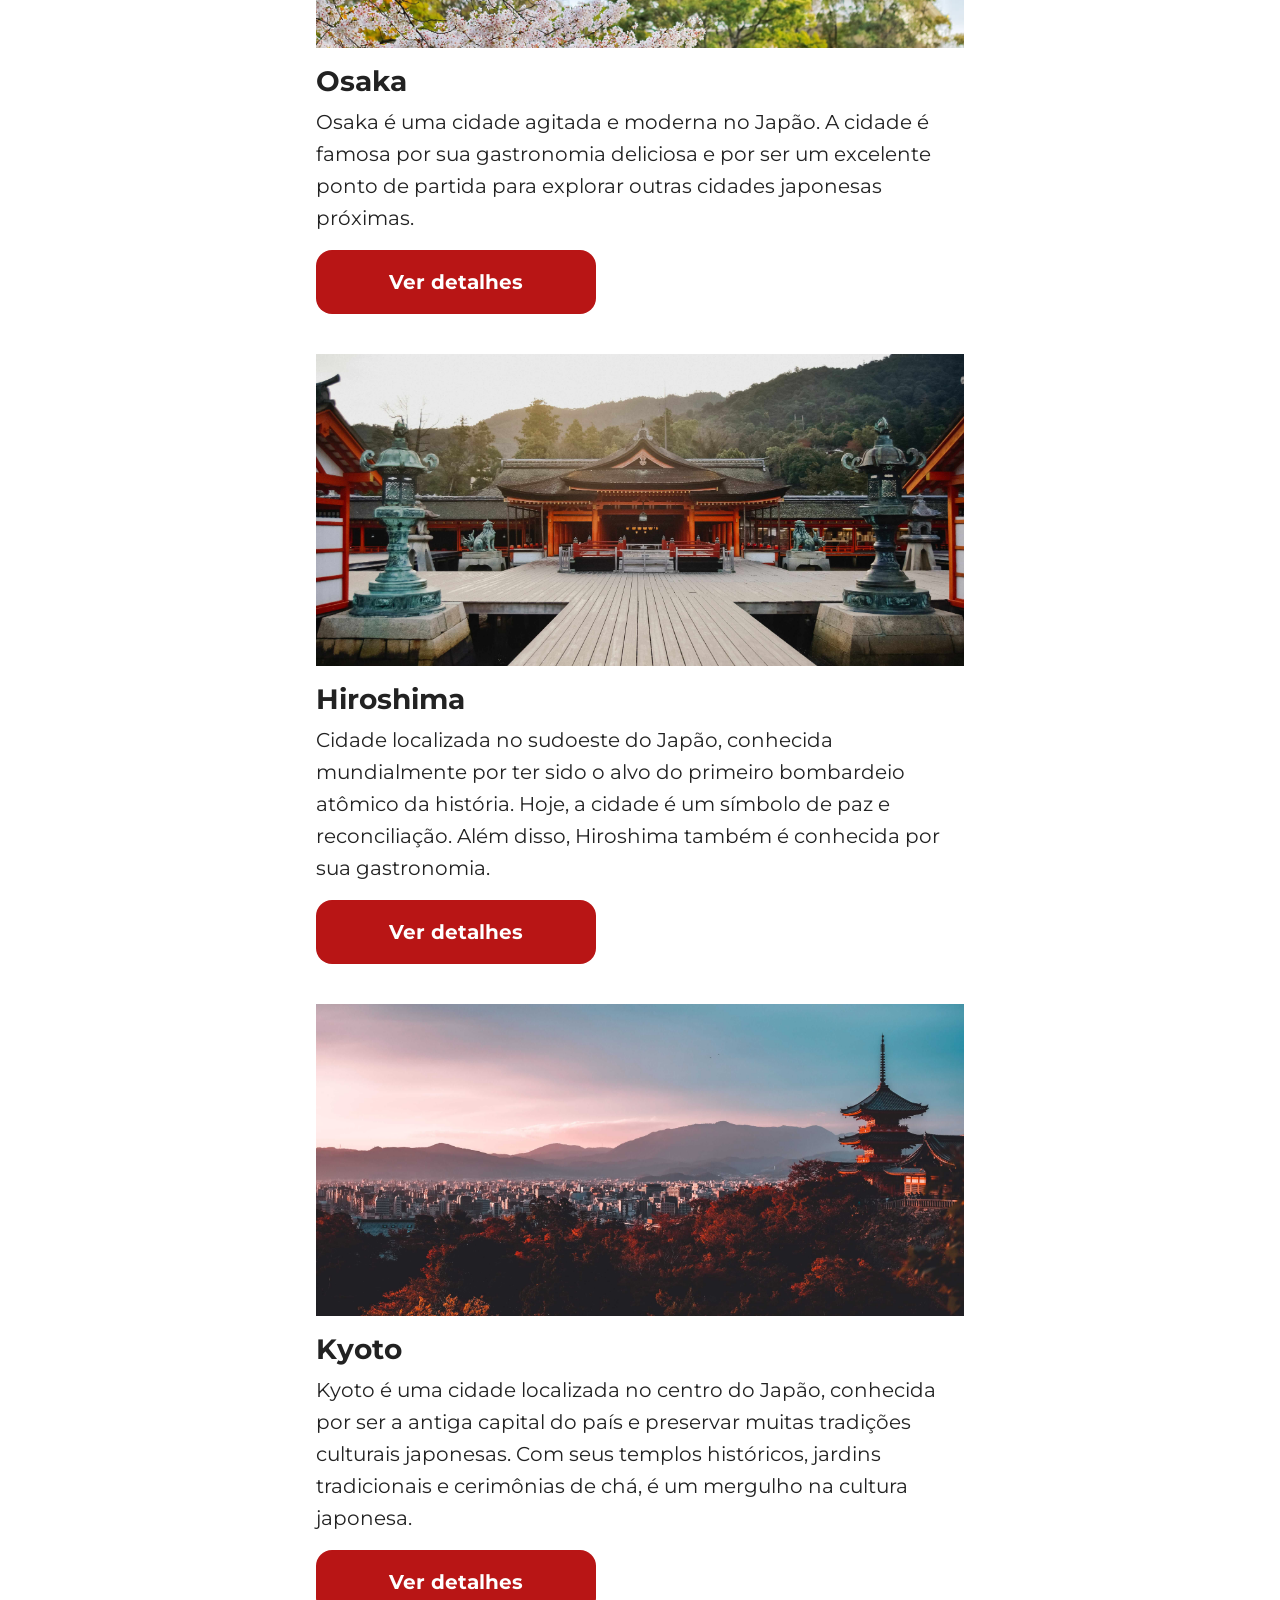
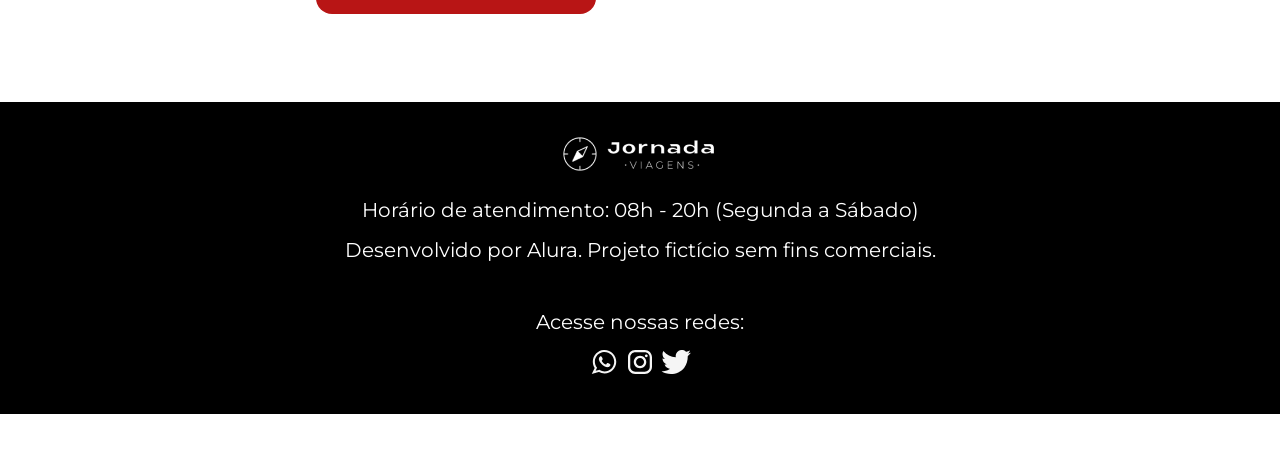
==== commit 3a1b868e: "Fim da adaptacao da tela blog para pc" ====
--- a/blog.html
+++ b/blog.html
@@ -196,7 +196,7 @@
               <div class="img-blog"></div>
               <h3 class="content-title">Osaka</h3>
               <p class="content-text">
-                Osaka é uma cidade agitada e moderna no Japãos. A cidade é
+                Osaka é uma cidade agitada e moderna no Japão. A cidade é
                 famosa por sua gastronomia deliciosa e por ser um excelente
                 ponto de partida para explorar outras cidades japonesas
                 próximas.
@@ -219,7 +219,7 @@
               <h3 class="content-title">Hiroshima</h3>
               <p class="content-text">
                 Cidade localizada no sudoeste do Japão, conhecida mundialmente
-                por ter sido o alvo do primeiro bombardeio atômico da históri.
+                por ter sido o alvo do primeiro bombardeio atômico da história.
                 Hoje, a cidade é um símbolo de paz e reconciliação. Além disso,
                 Hiroshima também é conhecida por sua gastronomia.
               </p>
--- a/css/other-posts-blog.css
+++ b/css/other-posts-blog.css
@@ -1,38 +1,102 @@
 .cities-blog {
-    display: flex;
-    flex-direction: column;
-    align-items: center;
-    gap: 40px;
+  display: flex;
+  flex-direction: column;
+  align-items: center;
+  gap: 40px;
 }
 
 .other-posts .city .img-blog {
-    width: 100%;
-    height: 312px;
+  width: 100%;
+  height: 312px;
 }
 
 .other-posts .city.osaka .img-blog {
-    background: url("../img/osaka-post.png");
-    background-size: cover;
+  background: url("../img/osaka-post.png");
+  background-size: cover;
 }
 
 .other-posts .city.hiroshima .img-blog {
-    background: url("../img/hiroshima-post.png");
-    background-size: cover;
+  background: url("../img/hiroshima-post.png");
+  background-size: cover;
 }
 
 .other-posts .city.kyoto .img-blog {
-    background: url("../img/kyoto-post.png");
-    background-size: cover;
+  background: url("../img/kyoto-post.png");
+  background-size: cover;
 }
 
 .other-posts .city header h3 {
-    margin: 16px 0px 8px;
+  margin: 16px 0px 8px;
 }
 
 .other-posts .city p {
-    margin-bottom: 16px;
+  margin-bottom: 16px;
 }
 
 .other-posts .button {
+  width: 100%;
+}
+
+@media screen and (min-width: 768px) {
+  .other-posts .city {
+    width: 648px;
+  }
+
+  .other-posts .city .img-blog {
     width: 100%;
+    height: 312px;
+    background-repeat: no-repeat;
+  }
+
+  .other-posts .city.osaka .img-blog {
+    background: url("../img/blog-osaka-tablet.jpg");
+    background-size: cover;
+    background-position: center;
+    
+  }
+
+  .other-posts .city.hiroshima .img-blog {
+    background: url("../img/blog-hiroshima-tablet.jpg");
+    background-size: cover;
+    background-position: center;
+  }
+
+  .other-posts .city.kyoto .img-blog {
+    background: url("../img/blog-kyoto-tablet.jpg");
+    background-size: cover;
+    background-position: center;
+  }
+
+  .other-posts .button {
+    width: 280px;
+  }
+}
+
+@media screen and (min-width: 1440px) {
+  .cities-blog {
+    flex-direction: row;
+    justify-content: center;
+    align-items: stretch;
+    gap: 24px;
+    margin-top: 64px;
+  }
+
+  .other-posts .city {
+    width: 384px;
+  }
+
+  .other-posts .city header {
+    display: flex;
+    flex-direction: column;
+    height: 100%;
+  }
+
+  .other-posts .city footer {
+    margin-top: auto;
+  }
+
+  .other-posts .city .img-blog {
+    width: 100%;
+    height: 300px;
+  }
 }
